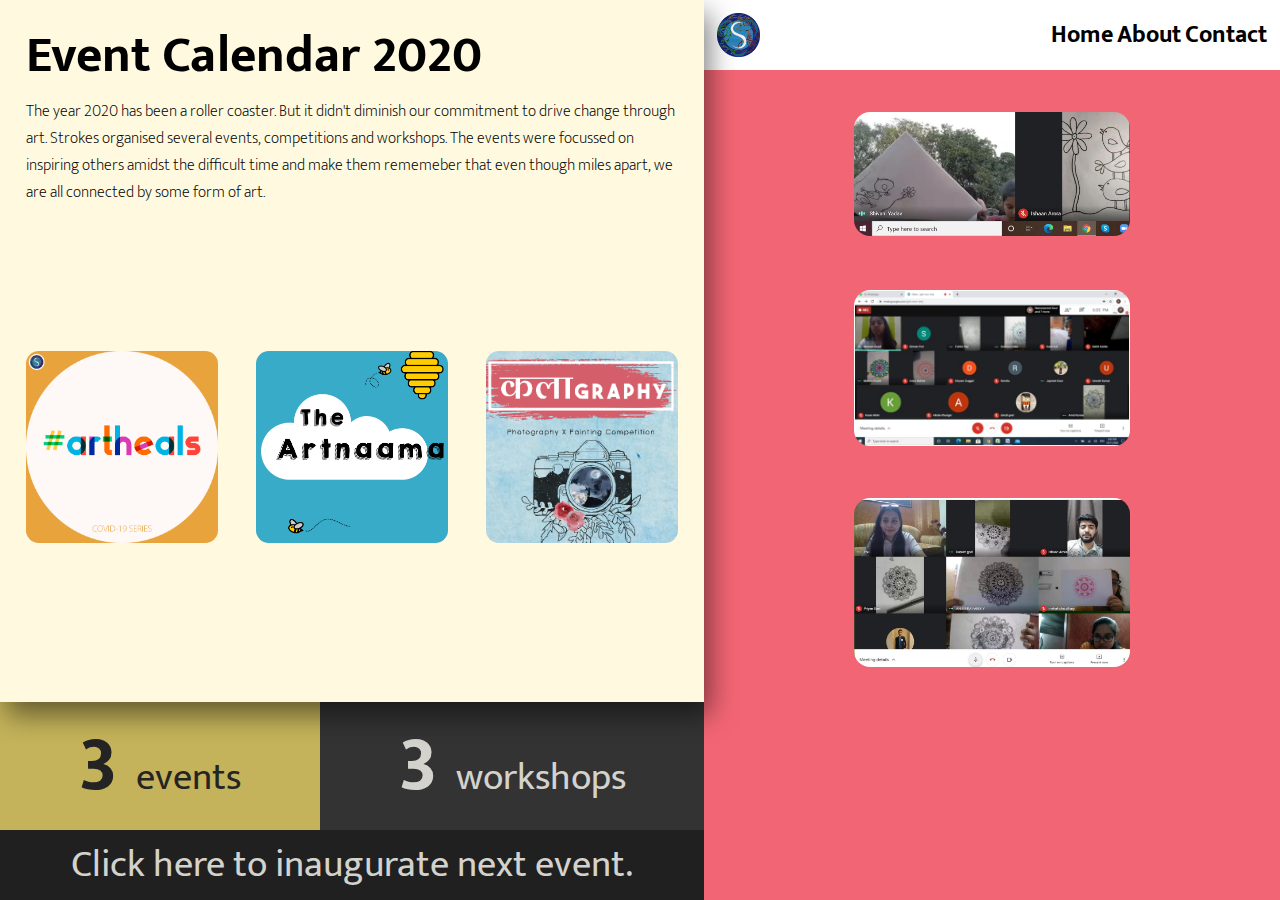
==== index.html @ a53e777c "Add navbar and workshop images" ====
<!DOCTYPE html>
<html lang="en">
  <head>
    <meta charset="UTF-8" />
    <meta name="viewport" content="width=device-width, initial-scale=1.0" />
    <title>Strokes</title>
    <link rel="icon" href="./favicon.ico" type="image/x-icon" />
    <link rel="stylesheet" href="style.css" />
    <link
      href="https://fonts.googleapis.com/css2?family=Mukta:wght@200&display=swap"
      rel="stylesheet"
    />
    <link
      href="https://fonts.googleapis.com/css2?family=Roboto&display=swap"
      rel="stylesheet"
    />
  </head>
  <body>
    <div class="grid-container">
      <main>
        <div class="heading">Event Calendar 2020</div>
        <div class="main-text">
          The year 2020 has been a roller coaster. But it didn't diminish our
          commitment to drive change through art. Strokes organised several
          events, competitions and workshops. The events were focussed on
          inspiring others amidst the difficult time and make them rememeber
          that even though miles apart, we are all connected by some form of
          art.
        </div>
        <div class="image-gallery">
          <div class="image-in-div artheals"></div>
          <div class="image-in-div artnaama"></div>
          <div class="image-in-div kalagraphy"></div>
        </div>
      </main>
      <section class="date">
        <div class="content"><strong>3 </strong>events</div>
      </section>
      <section class="impressions">
        <div class="content"><strong>3 </strong>workshops</div>
      </section>
      <section class="next-event">
        <div class="content">Click here to inaugurate next event.</div>
      </section>
      <header>
        <div class="strokes-logo">
          <!-- <img src="strokes_logo.png" alt="Logo "> -->
        </div>
        <nav class="navbar">
          <ul>
            <li id="start-of-nav">Home</li>
            <li id="about">About</li>
            <li id="end-of-nav">Contact</li>
          </ul>
        </nav>
      </header>
      <div class="image">
        <div class="wrkshp-1">
          <div class="wrkshp-image"><img src="./images/workshops/mcn-1.jpeg" alt=""></div>
        </div>
        <div class="wrkshp-2">
          <div class="wrkshp-image"><img src="./images/workshops/mandala.jpeg" alt=""></div>
        </div>
        <div class="wrkshp-3">
          <div class="wrkshp-image"><img src="./images/workshops/mandala-2.jpeg" alt=""></div>
        </div>
        <div class="vector">
          <div class="wrkshp-image"></div>
        </div>
      </div>
    </div>
  </body>
</html>
---- style.css ----
*{
    box-sizing: border-box;
    margin: 0;
    padding: 0;
}

html{
    font-family: 'Mukta', sans-serif;
}

body{
    height: 100vh;
    width: 100vw;
}
.grid-container{
    display: grid;
    grid-template-columns: 1fr 1.2fr 1.8fr;
    grid-template-rows: 1fr 9fr 1fr 1fr;
    grid-template-areas: 
    "main       main        header"
    "main       main        image"
    "date       impressions image"
    "next-event next-event  image"    
    ;
    height: 100vh;
    font-weight: inherit;
    font-size: 1vw;
    /* margin: 2em; */
}

main{
    display: flex;
    flex-direction: column;
    grid-area: main;
    background: #FFFADF;
    padding: 1em 2em;
    transition: 0.3s;
    overflow-y: hidden;
}
main:hover{
    z-index: 1;
    box-shadow:0.5em  1em 2em rgba(0,0,0,0.5);
    /* padding: 1rem; */
}

div .heading {
    font-size: 4em;
    font-weight: bolder;
}

div .main-text{
    font-size: 1.25em;
    font-weight: lighter;
}

header{
    display: flex;
    align-items: center;
    padding: 0.5em 1em;
}


.strokes-logo{
    background: url(./images/strokes_logo.png) no-repeat ;
    background-size: contain;
    height: 3.5em;
    width: 3.5em;
    /* margin: 1em 0; */
}

.navbar {
    margin-left: auto;
    width: 40%;
}

.navbar ul{
    display: flex;
    list-style: none;
    font-size: 1.5rem;
    font-weight: bold;
}

.navbar ul li{
    margin-left: auto;
}

 .navbar #start-of-nav{
    justify-content: flex-start;
}

.navbar #end-of-nav{
    justify-content: flex-end;
} 

section.date{
    grid-area: date;
    background: #C4B35A;
    display: flex;
    flex-direction: column;
    /* padding: 1rem; */
    font-family: 'Mukta', sans-serif;
    justify-content: center;
    align-items: center;
    transition: 0.3s;
    user-select: none;
}

.date:hover{
    z-index: 1;
    box-shadow:0.5em 1em 2em rgba(0,0,0,0.8);
}

.content{
    font-size: 3em;
}

.content strong{
    font-weight: bolder;
    font-size: 2em;
}

.date .content{
    color: #252424;
}


section.impressions{
    grid-area: impressions;
    background: #333333;
    display: flex;
    justify-content: center;
    align-items: center;
    transition: 0.3s;
    user-select: none;
}

.impressions .content{
    color: #d3d2cc;
}

.impressions:hover{
    z-index: 1;
    box-shadow:0.5em 1em 2em rgba(0,0,0,0.8);
}

section.next-event{
    grid-area: next-event;
    background: #202020;
    display: flex;
    justify-content: center;
    align-items: center;
    transition: 0.3s;
    user-select: none;
}

.next-event:hover{
    z-index: 1;
    box-shadow:0.5em  1em 2em rgba(0,0,0,0.8);
    cursor: pointer;
}

.next-event .content{
    color: #d3d2cc;
}


.image-gallery{
    display: flex;
    justify-content: flex-start;
    align-items: center;
    margin: auto;
    padding: 2em 0;
    width: 100%;
}

.image-in-div{
    height: 15em;
    width: 15em;
    border-radius: 1em;
    transition: 0.3s;
}

.image-in-div:hover{
    z-index: 1;
    box-shadow:0.5em  1em 2em rgba(0,0,0,0.5);
}

.artheals{
    justify-content: flex-start;
    background: url(./images/artheals.png) no-repeat;
    background-size: contain;

}

.artnaama{
    background: url(./images/try37.png) no-repeat;
    background-size: contain;
    margin: auto;

}


.kalagraphy{
    background: url(./images/kalagraphy.png) no-repeat;
    background-size: contain;
    justify-content: flex-start;
}


.image{
    grid-area: image;
    background: #F26574;
    background-size: cover;
    min-width: 100%;
    min-height: 100%;
    width: auto;
    height: auto;
    display: grid;
    grid-template-columns: repeat(3, 1fr);
    grid-template-rows: repeat(4, 1fr);
    grid-template-areas: 
    "wrkshp-1   wrkshp-1    wrkshp-1"
    "wrkshp-2   wrkshp-2    wrkshp-2"
    "wrkshp-3   wrkshp-3    wrkshp-3"
    "vector     vector      vector"
    ;
    overflow-y: scroll;
}


.wrkshp-1{
    grid-area: wrkshp-1;
    position: relative;
    display: flex;
    align-items: center;
    
}

.wrkshp-image{
    display: flex;
    justify-content: center;
    margin: 1em;
}

.wrkshp-image img{
    /* auto to maintain aspect ratio */
    width: auto;
    border-radius: 1rem;
    height: 100%;
    transition: 0.3s;
}

.wrkshp-image img:hover{
    box-shadow:0.5em  1em 2em rgba(0,0,0,0.5);
}

.wrkshp-2{
    grid-area: wrkshp-2;
    
}
.wrkshp-3{
    grid-area: wrkshp-3;
    
}

img{
    max-width: 50%;
    max-height: 50%;
    background-size:cover;

}

.vector{
    grid-area: vector;
}
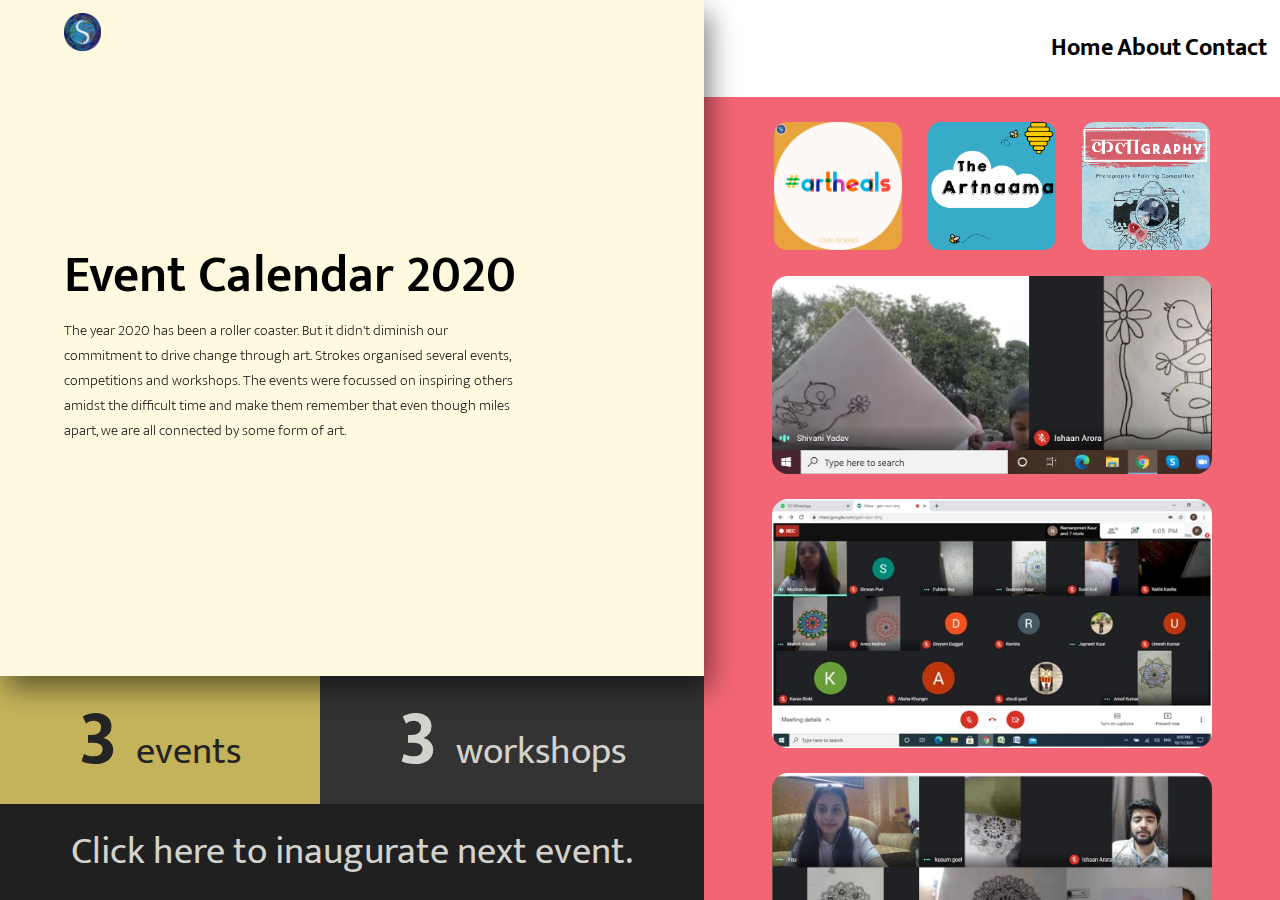
==== commit f41f7101: "New layout" ====
--- a/index.html
+++ b/index.html
@@ -18,19 +18,19 @@
   <body>
     <div class="grid-container">
       <main>
-        <div class="heading">Event Calendar 2020</div>
-        <div class="main-text">
-          The year 2020 has been a roller coaster. But it didn't diminish our
-          commitment to drive change through art. Strokes organised several
-          events, competitions and workshops. The events were focussed on
-          inspiring others amidst the difficult time and make them rememeber
-          that even though miles apart, we are all connected by some form of
-          art.
+        <div class="main-logo">
+          <!-- <img src="strokes_logo.png" alt="Logo "> -->
         </div>
-        <div class="image-gallery">
-          <div class="image-in-div artheals"></div>
-          <div class="image-in-div artnaama"></div>
-          <div class="image-in-div kalagraphy"></div>
+        <div class="main-content">
+          <div class="heading">Event Calendar 2020</div>
+          <div class="main-text">
+            The year 2020 has been a roller coaster. But it didn't diminish our
+            commitment to drive change through art. Strokes organised several
+            events, competitions and workshops. The events were focussed on
+            inspiring others amidst the difficult time and make them remember
+            that even though miles apart, we are all connected by some form of
+            art.
+          </div>
         </div>
       </main>
       <section class="date">
@@ -43,9 +43,8 @@
         <div class="content">Click here to inaugurate next event.</div>
       </section>
       <header>
-        <div class="strokes-logo">
-          <!-- <img src="strokes_logo.png" alt="Logo "> -->
-        </div>
+        <!-- <div class="strokes-logo">
+        </div> -->
         <nav class="navbar">
           <ul>
             <li id="start-of-nav">Home</li>
@@ -55,17 +54,25 @@
         </nav>
       </header>
       <div class="image">
+        <div class="image-gallery">
+        <div class="image-in-div artheals"></div>
+        <div class="image-in-div artnaama"></div>
+        <div class="image-in-div kalagraphy"></div>
+        </div>
         <div class="wrkshp-1">
-          <div class="wrkshp-image"><img src="./images/workshops/mcn-1.jpeg" alt=""></div>
+          <div class="wrkshp-image">
+            <img src="./images/workshops/mcn-1.jpeg" alt="" />
+          </div>
         </div>
         <div class="wrkshp-2">
-          <div class="wrkshp-image"><img src="./images/workshops/mandala.jpeg" alt=""></div>
+          <div class="wrkshp-image">
+            <img src="./images/workshops/mandala.jpeg" alt="" />
+          </div>
         </div>
         <div class="wrkshp-3">
-          <div class="wrkshp-image"><img src="./images/workshops/mandala-2.jpeg" alt=""></div>
-        </div>
-        <div class="vector">
-          <div class="wrkshp-image"></div>
+          <div class="wrkshp-image">
+            <img src="./images/workshops/mandala-2.jpeg" alt="" />
+          </div>
         </div>
       </div>
     </div>
--- a/style.css
+++ b/style.css
@@ -1,275 +1,272 @@
-*{
-    box-sizing: border-box;
-    margin: 0;
-    padding: 0;
-}
-
-html{
-    font-family: 'Mukta', sans-serif;
-}
-
-body{
-    height: 100vh;
-    width: 100vw;
-}
-.grid-container{
-    display: grid;
-    grid-template-columns: 1fr 1.2fr 1.8fr;
-    grid-template-rows: 1fr 9fr 1fr 1fr;
-    grid-template-areas: 
+* {
+  box-sizing: border-box;
+  margin: 0;
+  padding: 0;
+}
+
+html {
+  font-family: "Mukta", sans-serif;
+}
+
+body {
+  height: 100vh;
+  width: 100vw;
+}
+.grid-container {
+  display: grid;
+  grid-template-columns: 1fr 1.2fr 1.8fr;
+  grid-template-rows: 1fr 6fr 1fr 1fr;
+  grid-template-areas:
     "main       main        header"
     "main       main        image"
     "date       impressions image"
-    "next-event next-event  image"    
-    ;
-    height: 100vh;
-    font-weight: inherit;
-    font-size: 1vw;
-    /* margin: 2em; */
-}
-
-main{
-    display: flex;
-    flex-direction: column;
-    grid-area: main;
-    background: #FFFADF;
-    padding: 1em 2em;
-    transition: 0.3s;
-    overflow-y: hidden;
-}
-main:hover{
-    z-index: 1;
-    box-shadow:0.5em  1em 2em rgba(0,0,0,0.5);
-    /* padding: 1rem; */
-}
-
-div .heading {
-    font-size: 4em;
-    font-weight: bolder;
-}
-
-div .main-text{
-    font-size: 1.25em;
-    font-weight: lighter;
-}
-
-header{
-    display: flex;
-    align-items: center;
-    padding: 0.5em 1em;
-}
-
-
-.strokes-logo{
-    background: url(./images/strokes_logo.png) no-repeat ;
-    background-size: contain;
-    height: 3.5em;
-    width: 3.5em;
-    /* margin: 1em 0; */
+    "next-event next-event  image";
+  height: 100vh;
+  font-weight: inherit;
+  font-size: 1vw;
+  /* margin: 2em; */
+}
+
+main {
+  grid-area: main;
+  /* padding: 3em; */
+  background: #fffadf;
+  transition: 0.3s;
+  display: grid;
+  grid-template-columns: 5em auto 5em;
+  grid-template-rows: 1fr 6fr 1fr;
+  grid-template-areas:
+    "empty-left logo empty-right"
+    "empty-left main-text empty-right";
+}
+main:hover {
+  z-index: 1;
+  box-shadow: 0.5em 1em 2em rgba(0, 0, 0, 0.5);
+}
+
+.main-content {
+  grid-area: main-text;
+  display: flex;
+  flex-direction: column;
+  justify-content: center;
+}
+
+.main-content .heading {
+  font-size: 4em;
+  font-weight: 600;
+}
+
+.main-content .main-text {
+  max-width: 80%;
+  /* grid-area: main-text; */
+  font-size: 1.2em;
+  font-weight: lighter;
+}
+
+.main-logo {
+  grid-area: logo;
+  background: url(./images/strokes_logo.png) no-repeat;
+  background-size: contain;
+  height: 3em;
+  width: 3em;
+  margin: 1em 0;
+}
+header {
+  display: flex;
+  align-items: center;
+  padding: 0.5em 1em;
+}
+
+.strokes-logo {
+  background: url(./images/strokes_logo.png) no-repeat;
+  background-size: contain;
+  height: 3.5em;
+  width: 3.5em;
+  /* margin: 1em 0; */
 }
 
 .navbar {
-    margin-left: auto;
-    width: 40%;
-}
-
-.navbar ul{
-    display: flex;
-    list-style: none;
-    font-size: 1.5rem;
-    font-weight: bold;
-}
-
-.navbar ul li{
-    margin-left: auto;
-}
-
- .navbar #start-of-nav{
-    justify-content: flex-start;
-}
-
-.navbar #end-of-nav{
-    justify-content: flex-end;
-} 
-
-section.date{
-    grid-area: date;
-    background: #C4B35A;
-    display: flex;
-    flex-direction: column;
-    /* padding: 1rem; */
-    font-family: 'Mukta', sans-serif;
-    justify-content: center;
-    align-items: center;
-    transition: 0.3s;
-    user-select: none;
-}
-
-.date:hover{
-    z-index: 1;
-    box-shadow:0.5em 1em 2em rgba(0,0,0,0.8);
-}
-
-.content{
-    font-size: 3em;
-}
-
-.content strong{
-    font-weight: bolder;
-    font-size: 2em;
-}
-
-.date .content{
-    color: #252424;
-}
-
-
-section.impressions{
-    grid-area: impressions;
-    background: #333333;
-    display: flex;
-    justify-content: center;
-    align-items: center;
-    transition: 0.3s;
-    user-select: none;
-}
-
-.impressions .content{
-    color: #d3d2cc;
-}
-
-.impressions:hover{
-    z-index: 1;
-    box-shadow:0.5em 1em 2em rgba(0,0,0,0.8);
-}
-
-section.next-event{
-    grid-area: next-event;
-    background: #202020;
-    display: flex;
-    justify-content: center;
-    align-items: center;
-    transition: 0.3s;
-    user-select: none;
-}
-
-.next-event:hover{
-    z-index: 1;
-    box-shadow:0.5em  1em 2em rgba(0,0,0,0.8);
-    cursor: pointer;
-}
-
-.next-event .content{
-    color: #d3d2cc;
-}
-
-
-.image-gallery{
-    display: flex;
-    justify-content: flex-start;
-    align-items: center;
-    margin: auto;
-    padding: 2em 0;
-    width: 100%;
-}
-
-.image-in-div{
-    height: 15em;
-    width: 15em;
-    border-radius: 1em;
-    transition: 0.3s;
-}
-
-.image-in-div:hover{
-    z-index: 1;
-    box-shadow:0.5em  1em 2em rgba(0,0,0,0.5);
-}
-
-.artheals{
-    justify-content: flex-start;
-    background: url(./images/artheals.png) no-repeat;
-    background-size: contain;
-
-}
-
-.artnaama{
-    background: url(./images/try37.png) no-repeat;
-    background-size: contain;
-    margin: auto;
-
-}
-
-
-.kalagraphy{
-    background: url(./images/kalagraphy.png) no-repeat;
-    background-size: contain;
-    justify-content: flex-start;
-}
-
-
-.image{
-    grid-area: image;
-    background: #F26574;
-    background-size: cover;
-    min-width: 100%;
-    min-height: 100%;
-    width: auto;
-    height: auto;
-    display: grid;
-    grid-template-columns: repeat(3, 1fr);
-    grid-template-rows: repeat(4, 1fr);
-    grid-template-areas: 
+  margin-left: auto;
+  width: 40%;
+}
+
+.navbar ul {
+  display: flex;
+  list-style: none;
+  font-size: 1.5rem;
+  font-weight: bold;
+}
+
+.navbar ul li {
+  margin-left: auto;
+}
+
+.navbar #start-of-nav {
+  justify-content: flex-start;
+}
+
+.navbar #end-of-nav {
+  justify-content: flex-end;
+}
+
+section.date {
+  grid-area: date;
+  background: #c4b35a;
+  display: flex;
+  flex-direction: column;
+  font-family: "Mukta", sans-serif;
+  justify-content: center;
+  align-items: center;
+  transition: 0.3s;
+  user-select: none;
+}
+
+.date:hover {
+  z-index: 1;
+  box-shadow: 0.5em 1em 2em rgba(0, 0, 0, 0.8);
+}
+
+.content {
+  font-size: 3em;
+}
+
+.content strong {
+  font-weight: bolder;
+  font-size: 2em;
+}
+
+.date .content {
+  color: #252424;
+}
+
+section.impressions {
+  grid-area: impressions;
+  background: #333333;
+  display: flex;
+  justify-content: center;
+  align-items: center;
+  transition: 0.3s;
+  user-select: none;
+}
+
+.impressions .content {
+  color: #d3d2cc;
+}
+
+.impressions:hover {
+  z-index: 1;
+  box-shadow: 0.5em 1em 2em rgba(0, 0, 0, 0.8);
+}
+
+section.next-event {
+  grid-area: next-event;
+  background: #202020;
+  display: flex;
+  justify-content: center;
+  align-items: center;
+  transition: 0.3s;
+  user-select: none;
+}
+
+.next-event:hover {
+  z-index: 1;
+  box-shadow: 0.5em 1em 2em rgba(0, 0, 0, 0.8);
+  cursor: pointer;
+}
+
+.next-event .content {
+  color: #d3d2cc;
+}
+
+
+.image {
+  grid-area: image;
+  background: #f26574;
+  background-size: cover;
+  min-width: 100%;
+  min-height: 100%;
+  width: auto;
+  height: auto;
+  display: grid;
+  grid-template-columns: repeat(3, 1fr);
+  grid-template-rows: repeat(4, 1fr);
+  grid-template-areas:
+    "event    event     event"
     "wrkshp-1   wrkshp-1    wrkshp-1"
     "wrkshp-2   wrkshp-2    wrkshp-2"
-    "wrkshp-3   wrkshp-3    wrkshp-3"
-    "vector     vector      vector"
-    ;
-    overflow-y: scroll;
-}
-
-
-.wrkshp-1{
-    grid-area: wrkshp-1;
-    position: relative;
-    display: flex;
-    align-items: center;
-    
-}
-
-.wrkshp-image{
-    display: flex;
-    justify-content: center;
-    margin: 1em;
-}
-
-.wrkshp-image img{
-    /* auto to maintain aspect ratio */
-    width: auto;
-    border-radius: 1rem;
-    height: 100%;
-    transition: 0.3s;
-}
-
-.wrkshp-image img:hover{
-    box-shadow:0.5em  1em 2em rgba(0,0,0,0.5);
-}
-
-.wrkshp-2{
-    grid-area: wrkshp-2;
-    
-}
-.wrkshp-3{
-    grid-area: wrkshp-3;
-    
-}
-
-img{
-    max-width: 50%;
-    max-height: 50%;
-    background-size:cover;
-
-}
-
-.vector{
-    grid-area: vector;
-}
+    "wrkshp-3   wrkshp-3    wrkshp-3";
+  overflow-y: scroll;
+}
+
+.image-gallery {
+  grid-area: event;
+  display: flex;
+  justify-content: flex-start;
+  align-items: center;
+  margin: auto;
+  margin-top: 1em;
+  /* padding: 2em 0; */
+  width: 80%;
+}
+
+.image-in-div {
+  height: 10em;
+  width: 10em;
+  margin: 1em auto;
+  border-radius: 1em;
+  transition: 0.3s;
+}
+
+.image-in-div:hover {
+  z-index: 1;
+  box-shadow: 0.5em 1em 2em rgba(0, 0, 0, 0.5);
+  transform: scale(1.01, 1.01);
+}
+
+.artheals {
+  background: url(./images/artheals.png) no-repeat;
+  background-size: contain;
+}
+
+.artnaama {
+  background: url(./images/try37.png) no-repeat;
+  background-size: contain;
+}
+
+.kalagraphy {
+  background: url(./images/kalagraphy.png) no-repeat;
+  background-size: contain;
+}
+
+
+.wrkshp-1 {
+  grid-area: wrkshp-1;
+  display: flex;
+  align-items: center;
+}
+
+.wrkshp-image {
+  display: flex;
+  justify-content: center;
+  margin: 1em;
+}
+
+.wrkshp-image img {
+  width: 80%;
+  border-radius: 1rem;
+  height: 80%;
+  transition: 0.3s;
+}
+
+.wrkshp-image img:hover {
+  box-shadow: 0.5em 1em 2em rgba(0, 0, 0, 0.5);
+  transform: scale(1.01, 1.01);
+}
+
+.wrkshp-2 {
+  grid-area: wrkshp-2;
+}
+.wrkshp-3 {
+  grid-area: wrkshp-3;
+}
+
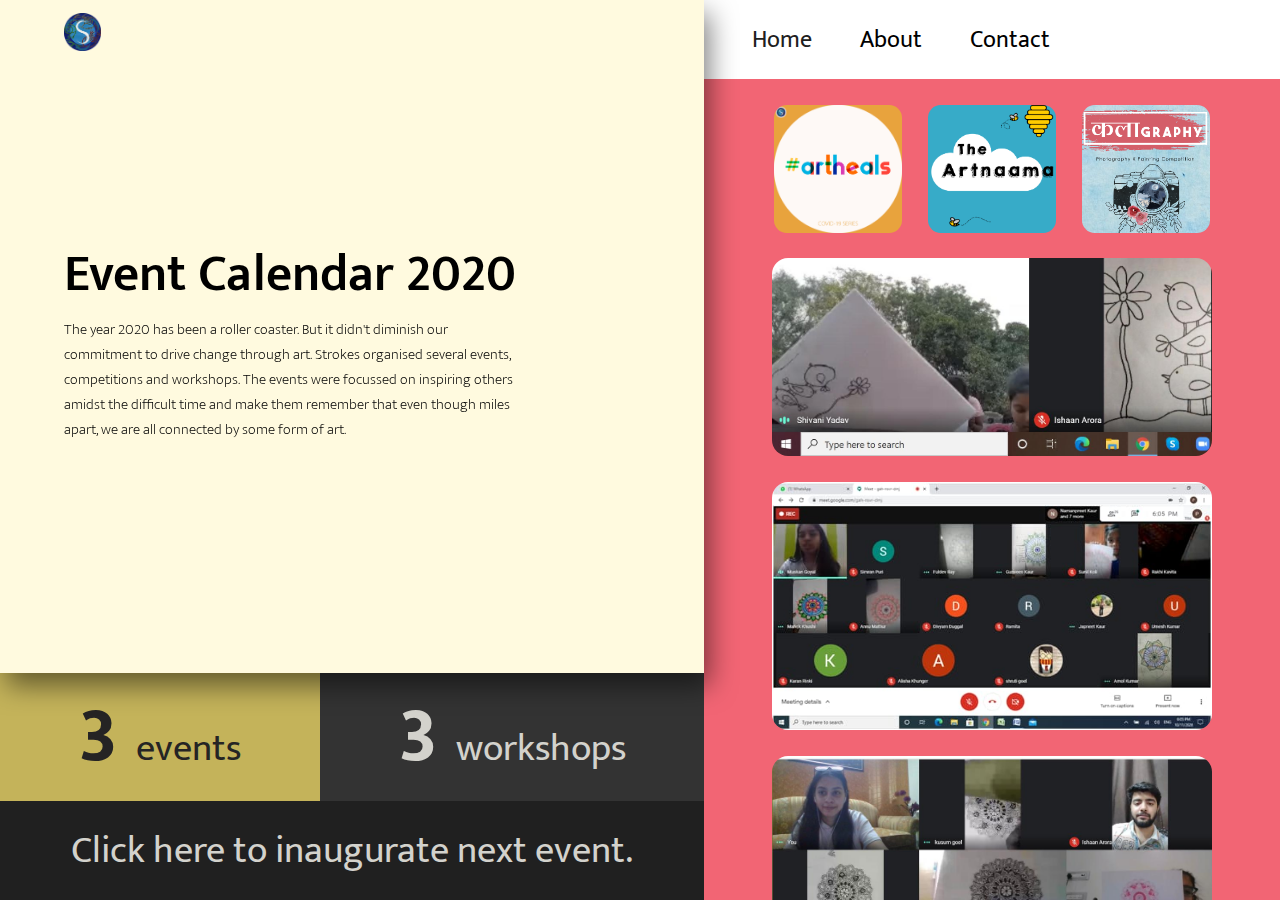
==== commit 86071caa: "Fix minor issues" ====
--- a/index.html
+++ b/index.html
@@ -47,7 +47,7 @@
         </div> -->
         <nav class="navbar">
           <ul>
-            <li id="start-of-nav">Home</li>
+            <li id="start-of-nav"><a href="./inaugurate.html">Home</a></li>
             <li id="about">About</li>
             <li id="end-of-nav">Contact</li>
           </ul>
--- a/style.css
+++ b/style.css
@@ -15,7 +15,7 @@
 .grid-container {
   display: grid;
   grid-template-columns: 1fr 1.2fr 1.8fr;
-  grid-template-rows: 1fr 6fr 1fr 1fr;
+  grid-template-rows: 0.8fr 6fr 1fr 1fr;
   grid-template-areas:
     "main       main        header"
     "main       main        image"
@@ -71,34 +71,42 @@
   width: 3em;
   margin: 1em 0;
 }
-header {
-  display: flex;
-  align-items: center;
-  padding: 0.5em 1em;
-}
-
-.strokes-logo {
+
+
+/* .strokes-logo {
   background: url(./images/strokes_logo.png) no-repeat;
   background-size: contain;
   height: 3.5em;
   width: 3.5em;
-  /* margin: 1em 0; */
-}
+  margin: 1em 0;
+} */
 
 .navbar {
-  margin-left: auto;
+  /* margin-left: auto; */
+  height: 100%;
   width: 40%;
 }
 
 .navbar ul {
-  display: flex;
+  height: 100%;
+  display: flex;
+  align-items: center;
   list-style: none;
   font-size: 1.5rem;
-  font-weight: bold;
+  font-weight: normal;
 }
 
 .navbar ul li {
-  margin-left: auto;
+  display: flex;
+  height: 100%;
+  align-items: center;
+  margin-left: 2em;
+
+}
+
+.navbar ul li a{
+  color: #202020;
+  text-decoration: none;
 }
 
 .navbar #start-of-nav {
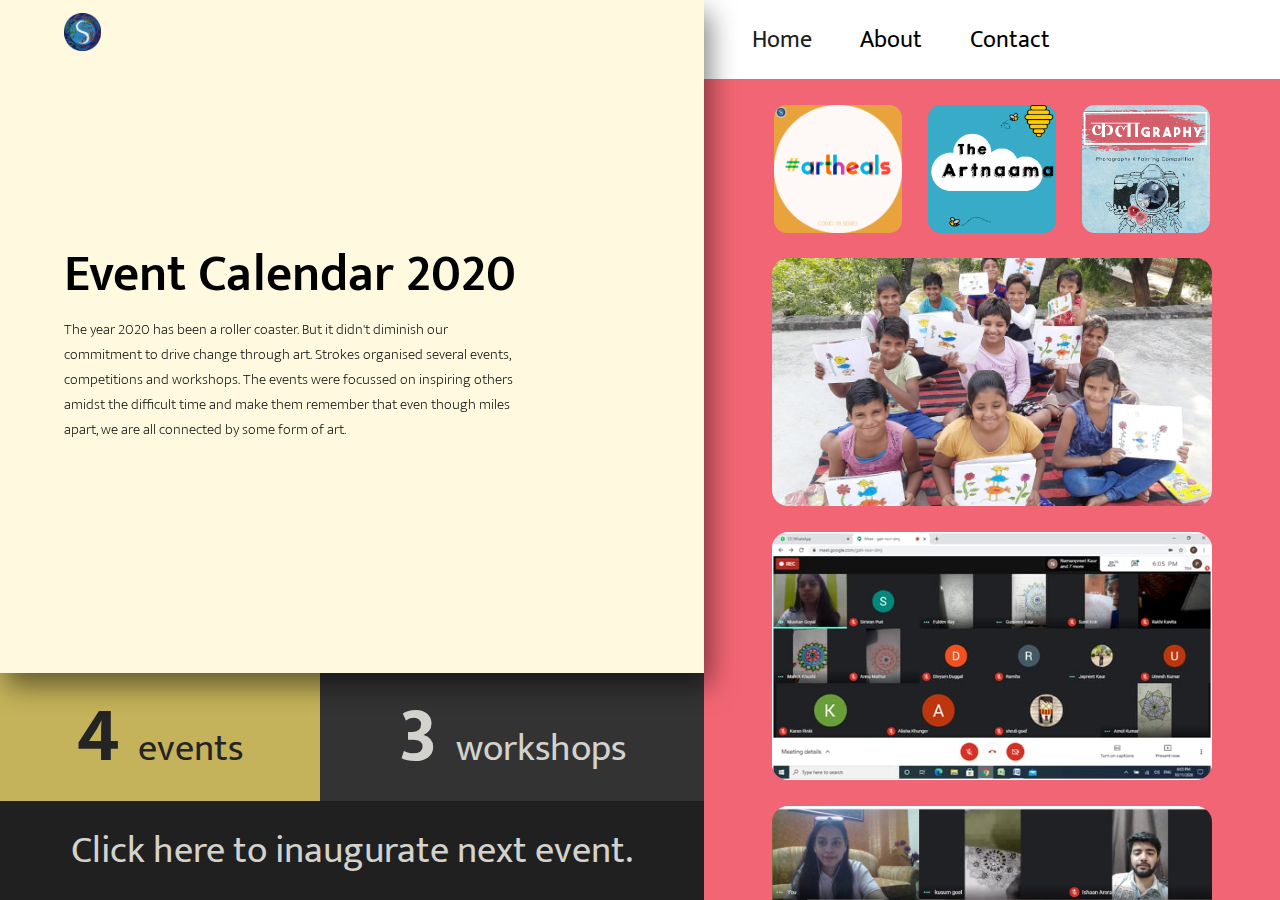
==== commit d935685b: "Remove input code" ====
--- a/index.html
+++ b/index.html
@@ -34,20 +34,20 @@
         </div>
       </main>
       <section class="date">
-        <div class="content"><strong>3 </strong>events</div>
+        <div class="content"><strong>4 </strong>events</div>
       </section>
       <section class="impressions">
         <div class="content"><strong>3 </strong>workshops</div>
       </section>
       <section class="next-event">
-        <div class="content">Click here to inaugurate next event.</div>
+        <div class="content"><a href="./inaugurate.html">Click here to inaugurate next event</a>.</div>
       </section>
       <header>
         <!-- <div class="strokes-logo">
         </div> -->
         <nav class="navbar">
           <ul>
-            <li id="start-of-nav"><a href="./inaugurate.html">Home</a></li>
+            <li id="start-of-nav"><a href="./index.html">Home</a></li>
             <li id="about">About</li>
             <li id="end-of-nav">Contact</li>
           </ul>
@@ -61,7 +61,7 @@
         </div>
         <div class="wrkshp-1">
           <div class="wrkshp-image">
-            <img src="./images/workshops/mcn-1.jpeg" alt="" />
+            <img src="./images/workshops/mcn-1.jpg" alt="" />
           </div>
         </div>
         <div class="wrkshp-2">
--- a/style.css
+++ b/style.css
@@ -72,7 +72,6 @@
   margin: 1em 0;
 }
 
-
 /* .strokes-logo {
   background: url(./images/strokes_logo.png) no-repeat;
   background-size: contain;
@@ -81,6 +80,9 @@
   margin: 1em 0;
 } */
 
+header {
+  grid-area: header;
+}
 .navbar {
   /* margin-left: auto; */
   height: 100%;
@@ -101,10 +103,9 @@
   height: 100%;
   align-items: center;
   margin-left: 2em;
-
-}
-
-.navbar ul li a{
+}
+
+.navbar ul li a {
   color: #202020;
   text-decoration: none;
 }
@@ -148,6 +149,7 @@
 }
 
 section.impressions {
+  width: 100;
   grid-area: impressions;
   background: #333333;
   display: flex;
@@ -185,7 +187,10 @@
 .next-event .content {
   color: #d3d2cc;
 }
-
+.next-event a {
+  text-decoration: none;
+  color: #d3d2cc;
+}
 
 .image {
   grid-area: image;
@@ -228,7 +233,7 @@
 .image-in-div:hover {
   z-index: 1;
   box-shadow: 0.5em 1em 2em rgba(0, 0, 0, 0.5);
-  transform: scale(1.01, 1.01);
+  transform: scale(1.2, 1.2);
 }
 
 .artheals {
@@ -245,7 +250,6 @@
   background: url(./images/kalagraphy.png) no-repeat;
   background-size: contain;
 }
-
 
 .wrkshp-1 {
   grid-area: wrkshp-1;
@@ -278,3 +282,56 @@
   grid-area: wrkshp-3;
 }
 
+@media only screen and (max-width: 768px) {
+  html {
+    background: #f26574;
+  }
+
+  header {
+    display: none;
+  }
+  .grid-container {
+    display: grid;
+    grid-template-columns: 1fr 1fr;
+    grid-template-rows: 2fr 2.5fr 1fr 6fr;
+    grid-template-areas:
+      "main         main"
+      "next-event   next-event "
+      "date         impressions"
+      "image        image";
+
+    height: 100vh;
+    font-weight: inherit;
+    font-size: 2vw;
+  }
+
+  .main-content {
+    font-size: 1.2em;
+  }
+  .main-content .main-text {
+    max-width: 100%;
+    font-size: 1.8em;
+  }
+
+  .image {
+    overflow: visible;
+  }
+
+  .main-logo {
+    margin: auto;
+    height: 6em;
+    width: 6em;
+    margin-top: 2em;
+  }
+
+  .image-in-div {
+    height: 12em;
+    width: 12em;
+    margin: 1em auto;
+    border-radius: 1em;
+    transition: 0.3s;
+  }
+  .image-in-div:hover {
+  transform: scale(1.5,1.5);
+}
+}
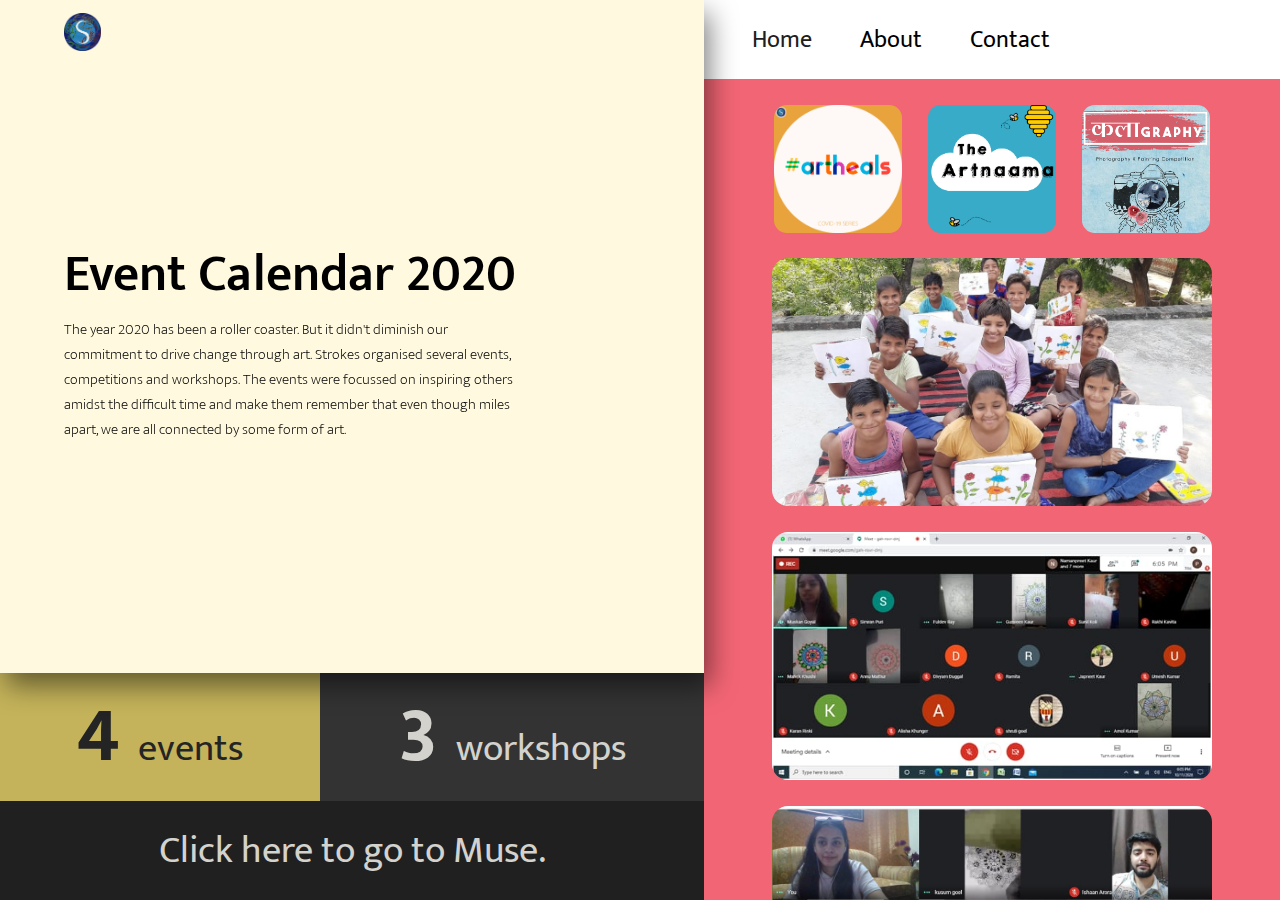
==== commit 7eeb3aa8: "Add Other's view" ====
--- a/index.html
+++ b/index.html
@@ -40,7 +40,7 @@
         <div class="content"><strong>3 </strong>workshops</div>
       </section>
       <section class="next-event">
-        <div class="content"><a href="./inaugurate.html">Click here to inaugurate next event</a>.</div>
+        <div class="content"><a href="./exhibition.html">Click here to go to Muse</a>.</div>
       </section>
       <header>
         <!-- <div class="strokes-logo">
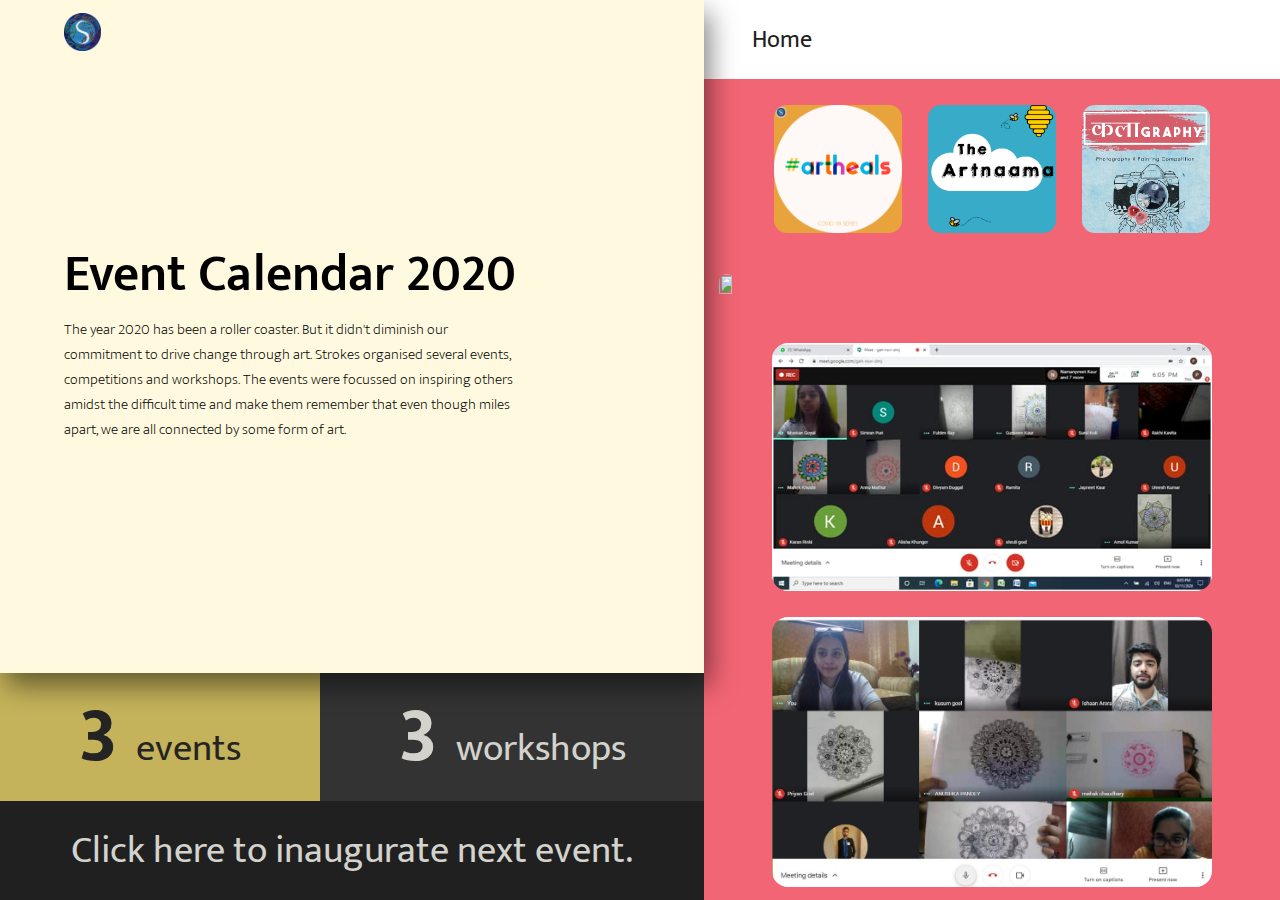
==== commit d6ecdeea: "Remove About and Contact" ====
--- a/index.html
+++ b/index.html
@@ -34,13 +34,13 @@
         </div>
       </main>
       <section class="date">
-        <div class="content"><strong>4 </strong>events</div>
+        <div class="content"><strong>3 </strong>events</div>
       </section>
       <section class="impressions">
         <div class="content"><strong>3 </strong>workshops</div>
       </section>
       <section class="next-event">
-        <div class="content"><a href="./exhibition.html">Click here to go to Muse</a>.</div>
+        <div class="content"><a href="./inaugurate.html">Click here to inaugurate next event</a>.</div>
       </section>
       <header>
         <!-- <div class="strokes-logo">
@@ -48,8 +48,8 @@
         <nav class="navbar">
           <ul>
             <li id="start-of-nav"><a href="./index.html">Home</a></li>
-            <li id="about">About</li>
-            <li id="end-of-nav">Contact</li>
+            <!-- <li id="about">About</li>
+            <li id="end-of-nav">Contact</li> -->
           </ul>
         </nav>
       </header>
@@ -61,7 +61,7 @@
         </div>
         <div class="wrkshp-1">
           <div class="wrkshp-image">
-            <img src="./images/workshops/mcn-1.jpg" alt="" />
+            <img src="./images/workshops/mcn-1.jpeg" alt="" />
           </div>
         </div>
         <div class="wrkshp-2">
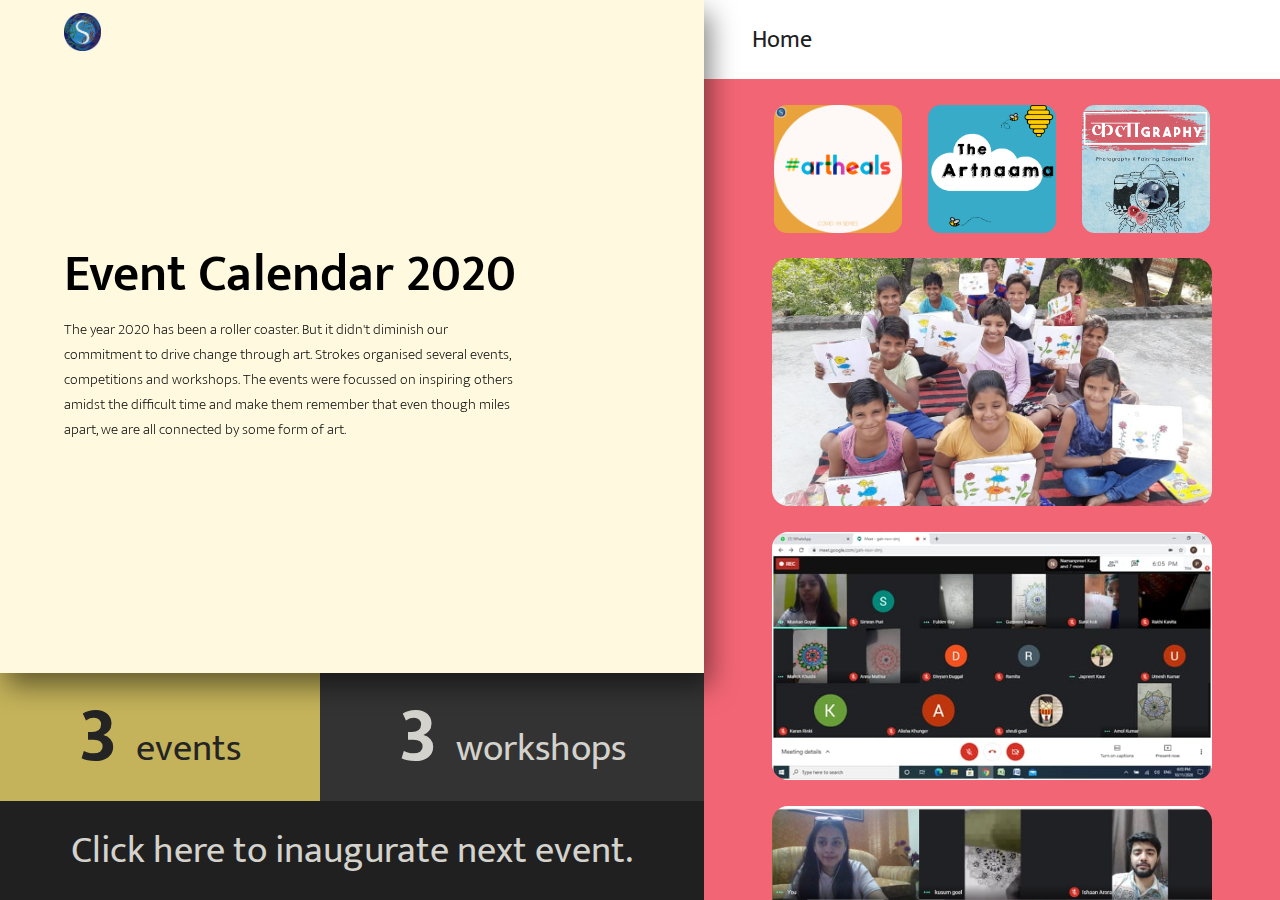
==== commit 3d1af75d: "Add new image for workshop 1" ====
--- a/index.html
+++ b/index.html
@@ -61,7 +61,7 @@
         </div>
         <div class="wrkshp-1">
           <div class="wrkshp-image">
-            <img src="./images/workshops/mcn-1.jpeg" alt="" />
+            <img src="./images/workshops/mcn-1.jpg" alt="" />
           </div>
         </div>
         <div class="wrkshp-2">
